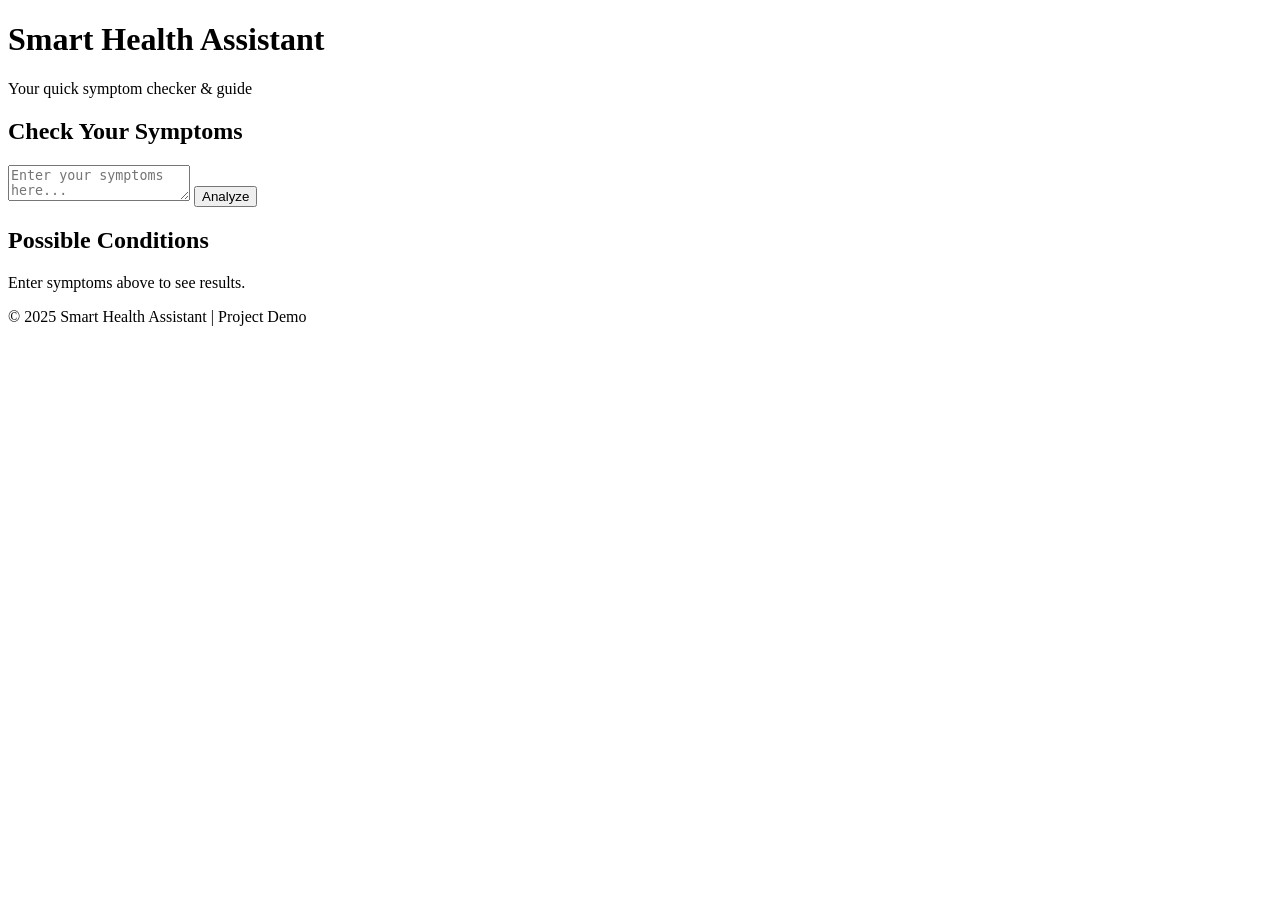
==== index.html @ be07dfd2 "index.html" ====
<!DOCTYPE html>
<html lang="en">
<head>
  <meta charset="UTF-8">
  <meta name="viewport" content="width=device-width, initial-scale=1.0">
  <title>Smart Health Assistant</title>
  <link rel="stylesheet" href="style.css">
</head>
<body>
  <header>
    <h1>Smart Health Assistant</h1>
    <p>Your quick symptom checker & guide</p>
  </header>

  <main>
    <!-- Symptom Input Form -->
    <section class="form-section">
      <h2>Check Your Symptoms</h2>
      <form id="symptomForm">
        <textarea id="symptoms" placeholder="Enter your symptoms here..."></textarea>
        <button type="submit">Analyze</button>
      </form>
    </section>

    <!-- Results Section -->
    <section class="results-section" id="results">
      <h2>Possible Conditions</h2>
      <div id="output">
        <p>Enter symptoms above to see results.</p>
      </div>
    </section>
  </main>

  <footer>
    <p>© 2025 Smart Health Assistant | Project Demo</p>
  </footer>

  <script>
    // Simple frontend demo JS (replace later with backend calls)
    const form = document.getElementById("symptomForm");
    const output = document.getElementById("output");

    form.addEventListener("submit", function(e) {
      e.preventDefault();
      const symptoms = document.getElementById("symptoms").value;

      if(symptoms.trim() === ""){
        output.innerHTML = "<p class='error'>⚠️ Please enter some symptoms.</p>";
        return;
      }

      // Mock result (in real app, call backend API here)
      output.innerHTML = `
        <ul>
          <li><b>Flu</b> – Rest, drink fluids, take paracetamol.</li>
          <li><b>Common Cold</b> – Stay hydrated, vitamin C, rest.</li>
          <li><b>COVID-19</b> – Isolate, test, consult doctor if fever persists.</li>
        </ul>
      `;
    });
  </script>
</body>
</html>
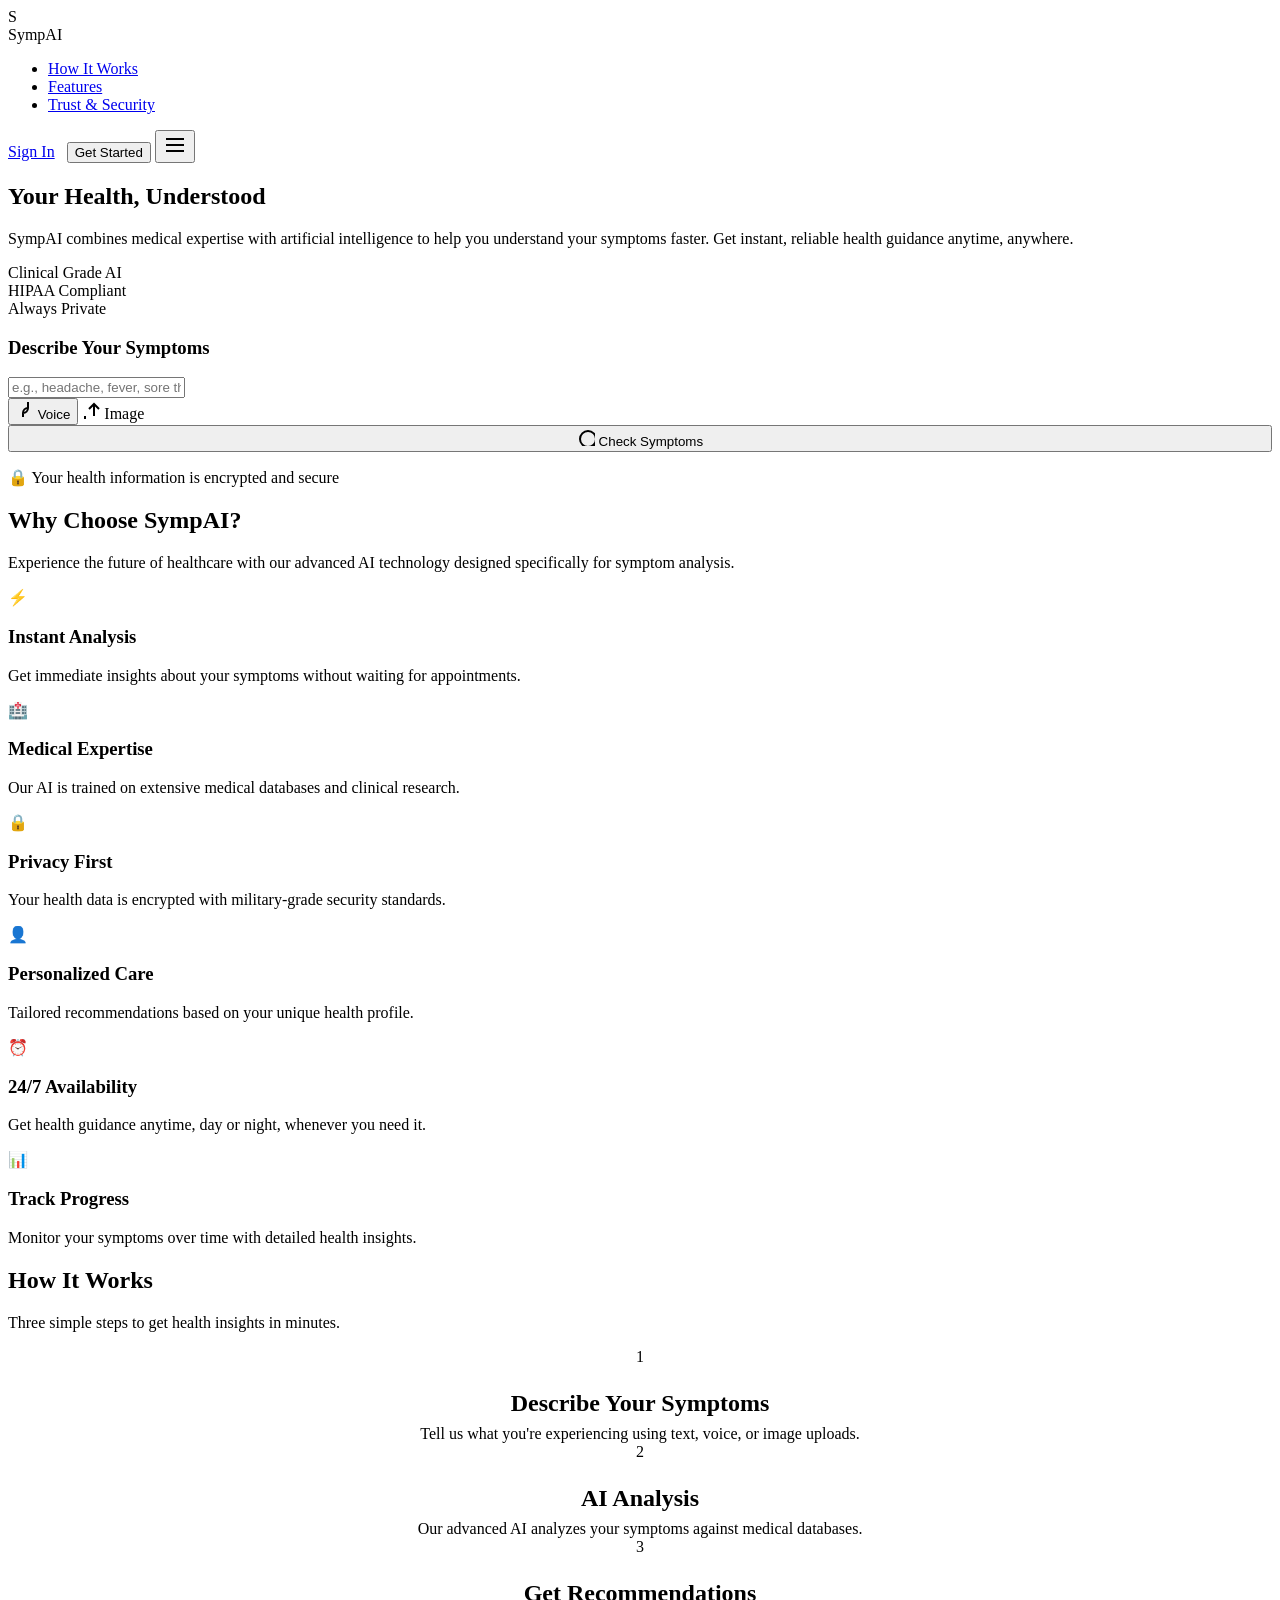
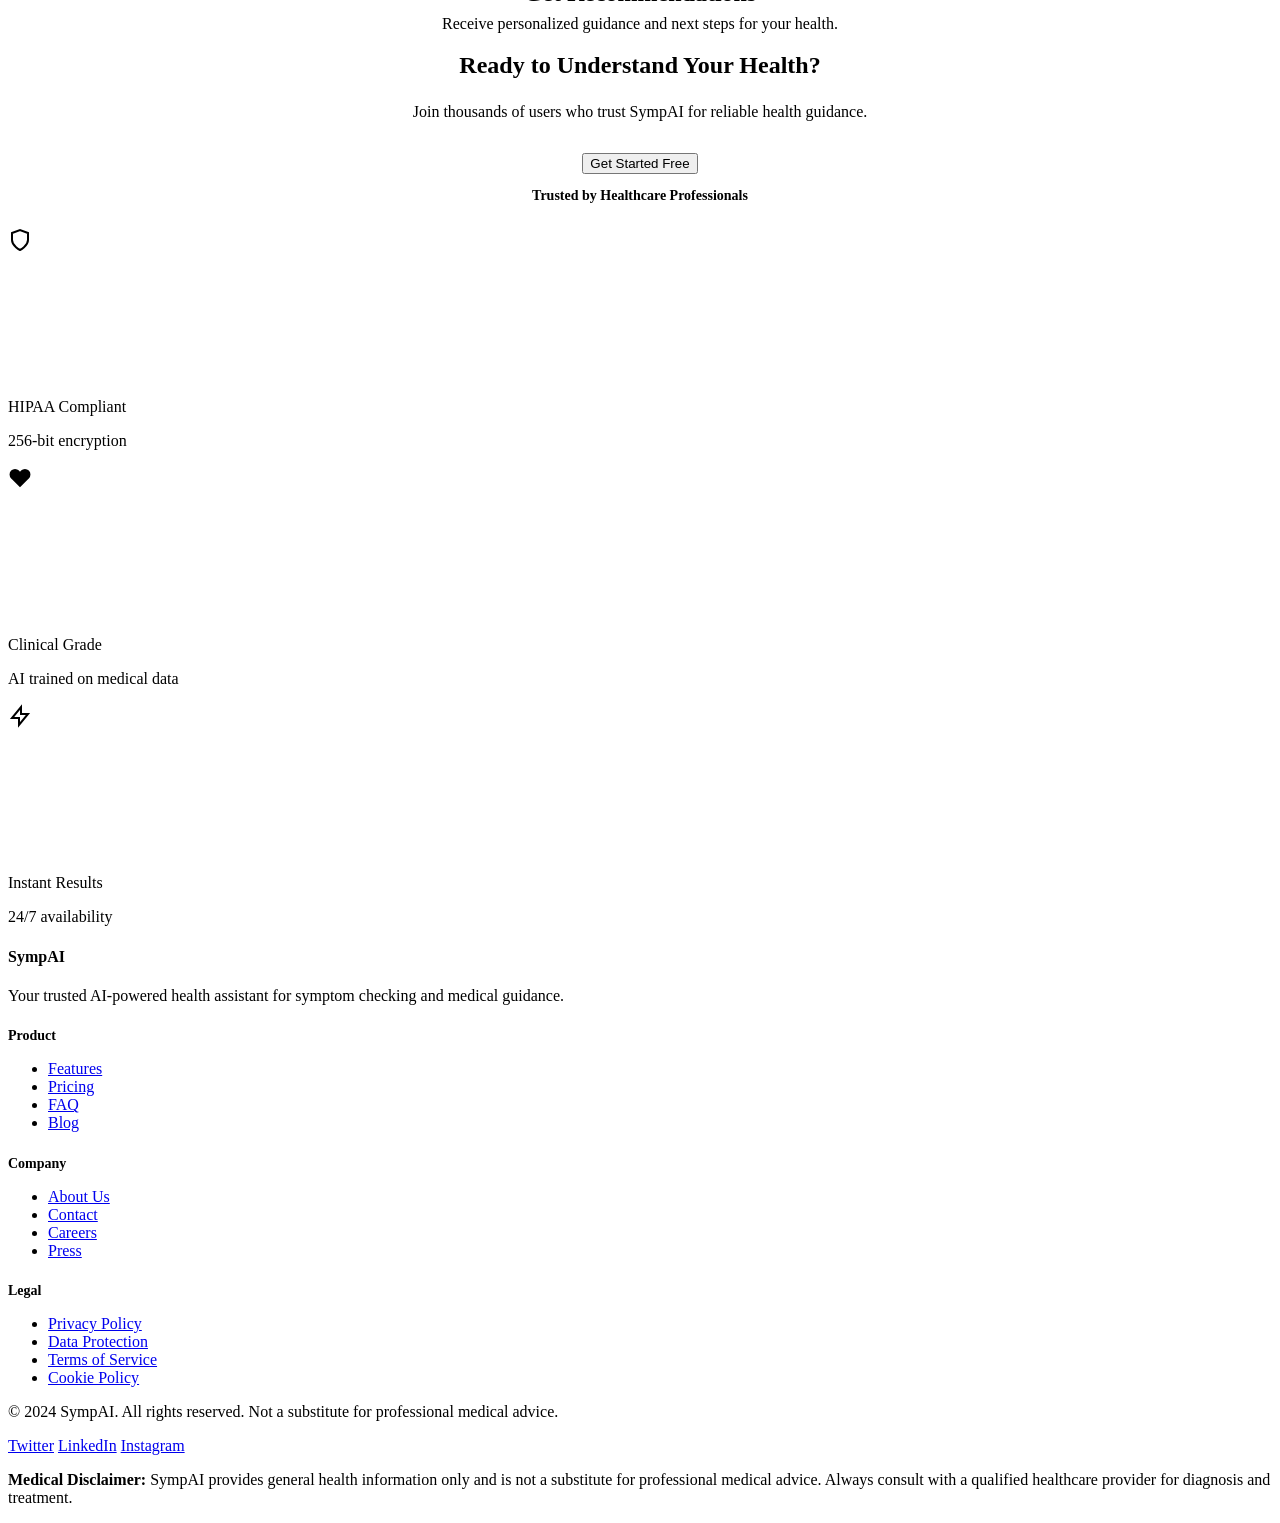
==== commit 7c8157ae: "Update index.html" ====
--- a/index.html
+++ b/index.html
@@ -1,63 +1,400 @@
 <!DOCTYPE html>
 <html lang="en">
-<head>
-  <meta charset="UTF-8">
-  <meta name="viewport" content="width=device-width, initial-scale=1.0">
-  <title>Smart Health Assistant</title>
-  <link rel="stylesheet" href="style.css">
-</head>
-<body>
-  <header>
-    <h1>Smart Health Assistant</h1>
-    <p>Your quick symptom checker & guide</p>
-  </header>
-
-  <main>
-    <!-- Symptom Input Form -->
-    <section class="form-section">
-      <h2>Check Your Symptoms</h2>
-      <form id="symptomForm">
-        <textarea id="symptoms" placeholder="Enter your symptoms here..."></textarea>
-        <button type="submit">Analyze</button>
-      </form>
+  <head>
+    <meta charset="UTF-8" />
+    <meta name="viewport" content="width=device-width, initial-scale=1.0" />
+    <meta
+      name="description"
+      content="SympAI - AI-powered symptom checker and health assistant. Get instant health guidance anytime, anywhere."
+    />
+    <title>SympAI - Your Health, Understood</title>
+    <link rel="stylesheet" href="styles.css" />
+  </head>
+  <body>
+    <!-- Header / Navigation -->
+    <header>
+      <nav>
+        <div class="logo">
+          <div class="logo-icon">S</div>
+          <span class="logo-text hidden-mobile">SympAI</span>
+        </div>
+
+        <ul class="nav-links" id="navLinks">
+          <li><a href="#how-it-works">How It Works</a></li>
+          <li><a href="features.html">Features</a></li>
+          <li><a href="trust-security.html">Trust & Security</a></li>
+        </ul>
+
+        <div class="auth-section">
+  <a href="auth.html" class="btn btn-secondary btn-sm" style="margin-right: 0.5rem;">Sign In</a>
+  <button class="btn btn-primary btn-sm" id="getStartedBtn" onclick="window.location.href='auth.html'">Get Started</button>
+  <button class="menu-toggle" id="menuToggle" aria-label="Toggle menu">
+
+            <svg width="24" height="24" fill="none" stroke="currentColor" stroke-width="2">
+              <path d="M3 6h18M3 12h18M3 18h18" />
+            </svg>
+          </button>
+        </div>
+      </nav>
+    </header>
+
+    <!-- Hero Section -->
+    <section class="hero">
+      <div class="container">
+        <div class="hero-content">
+          <div class="hero-grid">
+            <!-- Left Column -->
+            <div class="animate-fadeInUp">
+              <h1 class="hero-title">
+                Your Health,
+                <span class="highlight">Understood</span>
+              </h1>
+              <p class="hero-description">
+                SympAI combines medical expertise with artificial intelligence
+                to help you understand your symptoms faster. Get instant,
+                reliable health guidance anytime, anywhere.
+              </p>
+
+              <!-- Trust Badges -->
+              <div class="trust-badges">
+                <div class="trust-badge">
+                  <span class="trust-badge-text">Clinical Grade AI</span>
+                </div>
+                <div class="trust-badge">
+                  <span class="trust-badge-text">HIPAA Compliant</span>
+                </div>
+                <div class="trust-badge">
+                  <span class="trust-badge-text">Always Private</span>
+                </div>
+              </div>
+            </div>
+
+            <!-- Right Column - Symptom Input -->
+            <div class="animate-fadeInUp" style="animation-delay: 0.1s;">
+              <div class="glass-card symptom-input">
+                <h3>Describe Your Symptoms</h3>
+                <form class="symptom-form" id="symptomForm">
+                  <div class="symptom-input-wrapper">
+                    <input
+                      type="text"
+                      id="symptomInput"
+                      placeholder="e.g., headache, fever, sore throat..."
+                      aria-label="Symptom input"
+                    />
+                    <button
+                      type="button"
+                      class="symptom-input-clear"
+                      id="clearBtn"
+                      style="display: none;"
+                      aria-label="Clear input"
+                    >
+                      <svg width="18" height="18" fill="none" stroke="currentColor" stroke-width="2">
+                        <circle cx="9" cy="9" r="8" />
+                        <path d="M6 6l6 6M12 6l-6 6" />
+                      </svg>
+                    </button>
+                  </div>
+
+                  <div class="symptom-methods">
+                    <button type="button" class="symptom-method" id="voiceBtn">
+                      <svg width="18" height="18" fill="none" stroke="currentColor" stroke-width="2">
+                        <path d="M12 1v6m0 0a5 5 0 0 1-5 5m5-5a5 5 0 0 0-5 5v4" />
+                      </svg>
+                      Voice
+                    </button>
+                    <label class="symptom-method">
+                      <svg width="18" height="18" fill="none" stroke="currentColor" stroke-width="2">
+                        <path d="M21 15v4a2 2 0 0 1-2 2H5a2 2 0 0 1-2-2v-4" />
+                        <polyline points="17 8 12 3 7 8" />
+                        <line x1="12" y1="3" x2="12" y2="15" />
+                      </svg>
+                      Image
+                      <input type="file" accept="image/*" style="display: none;" aria-label="Upload image" />
+                    </label>
+                  </div>
+
+                  <button
+                    type="submit"
+                    class="btn btn-primary"
+                    style="width: 100%; justify-content: center;"
+                    id="checkBtn"
+                  >
+                    <svg width="18" height="18" fill="none" stroke="currentColor" stroke-width="2">
+                      <circle cx="11" cy="11" r="8" />
+                      <path d="m21 21-4.35-4.35" />
+                    </svg>
+                    Check Symptoms
+                  </button>
+                </form>
+
+                <p class="symptom-info">
+                  🔒 Your health information is encrypted and secure
+                </p>
+              </div>
+            </div>
+          </div>
+        </div>
+      </div>
     </section>
 
-    <!-- Results Section -->
-    <section class="results-section" id="results">
-      <h2>Possible Conditions</h2>
-      <div id="output">
-        <p>Enter symptoms above to see results.</p>
+    <!-- Features Section -->
+    <section class="py-12 md:py-20" style="background-color: hsla(var(--primary), 0.05); border-top: 1px solid hsl(var(--border)); border-bottom: 1px solid hsl(var(--border));">
+      <div class="container">
+        <div class="section-header">
+          <h2 class="section-title">Why Choose SympAI?</h2>
+          <p class="section-subtitle">
+            Experience the future of healthcare with our advanced AI technology
+            designed specifically for symptom analysis.
+          </p>
+        </div>
+
+        <div class="feature-grid">
+          <div class="feature-card">
+            <span class="feature-icon">⚡</span>
+            <h3>Instant Analysis</h3>
+            <p>Get immediate insights about your symptoms without waiting for appointments.</p>
+          </div>
+
+          <div class="feature-card">
+            <span class="feature-icon">🏥</span>
+            <h3>Medical Expertise</h3>
+            <p>Our AI is trained on extensive medical databases and clinical research.</p>
+          </div>
+
+          <div class="feature-card">
+            <span class="feature-icon">🔒</span>
+            <h3>Privacy First</h3>
+            <p>Your health data is encrypted with military-grade security standards.</p>
+          </div>
+
+          <div class="feature-card">
+            <span class="feature-icon">👤</span>
+            <h3>Personalized Care</h3>
+            <p>Tailored recommendations based on your unique health profile.</p>
+          </div>
+
+          <div class="feature-card">
+            <span class="feature-icon">⏰</span>
+            <h3>24/7 Availability</h3>
+            <p>Get health guidance anytime, day or night, whenever you need it.</p>
+          </div>
+
+          <div class="feature-card">
+            <span class="feature-icon">📊</span>
+            <h3>Track Progress</h3>
+            <p>Monitor your symptoms over time with detailed health insights.</p>
+          </div>
+        </div>
       </div>
     </section>
-  </main>
-
-  <footer>
-    <p>© 2025 Smart Health Assistant | Project Demo</p>
-  </footer>
-
-  <script>
-    // Simple frontend demo JS (replace later with backend calls)
-    const form = document.getElementById("symptomForm");
-    const output = document.getElementById("output");
-
-    form.addEventListener("submit", function(e) {
-      e.preventDefault();
-      const symptoms = document.getElementById("symptoms").value;
-
-      if(symptoms.trim() === ""){
-        output.innerHTML = "<p class='error'>⚠️ Please enter some symptoms.</p>";
-        return;
-      }
-
-      // Mock result (in real app, call backend API here)
-      output.innerHTML = `
-        <ul>
-          <li><b>Flu</b> – Rest, drink fluids, take paracetamol.</li>
-          <li><b>Common Cold</b> – Stay hydrated, vitamin C, rest.</li>
-          <li><b>COVID-19</b> – Isolate, test, consult doctor if fever persists.</li>
-        </ul>
-      `;
-    });
-  </script>
-</body>
+
+    <!-- How It Works Section -->
+    <section class="py-12 md:py-20" id="how-it-works">
+      <div class="container">
+        <div class="section-header">
+          <h2 class="section-title">How It Works</h2>
+          <p class="section-subtitle">
+            Three simple steps to get health insights in minutes.
+          </p>
+        </div>
+
+        <div class="feature-grid" style="grid-template-columns: 1fr; gap: 3rem;">
+          <div style="text-align: center;">
+            <div class="step-counter">
+              <span class="step-number">1</span>
+            </div>
+            <h3 class="section-title" style="font-size: 1.5rem; margin-bottom: 0.5rem;">Describe Your Symptoms</h3>
+            <p class="section-subtitle" style="max-width: 100%; margin: 0;">
+              Tell us what you're experiencing using text, voice, or image uploads.
+            </p>
+          </div>
+
+          <div style="text-align: center;">
+            <div class="step-counter">
+              <span class="step-number">2</span>
+            </div>
+            <h3 class="section-title" style="font-size: 1.5rem; margin-bottom: 0.5rem;">AI Analysis</h3>
+            <p class="section-subtitle" style="max-width: 100%; margin: 0;">
+              Our advanced AI analyzes your symptoms against medical databases.
+            </p>
+          </div>
+
+          <div style="text-align: center;">
+            <div class="step-counter">
+              <span class="step-number">3</span>
+            </div>
+            <h3 class="section-title" style="font-size: 1.5rem; margin-bottom: 0.5rem;">Get Recommendations</h3>
+            <p class="section-subtitle" style="max-width: 100%; margin: 0;">
+              Receive personalized guidance and next steps for your health.
+            </p>
+          </div>
+        </div>
+      </div>
+    </section>
+
+    <!-- CTA Section -->
+    <section class="py-12 md:py-20" style="background: linear-gradient(to right, hsla(var(--primary), 0.05), hsla(var(--gold), 0.05));">
+      <div class="container" style="text-align: center;">
+        <h2 class="section-title" style="margin-bottom: 1.5rem;">
+          Ready to Understand Your Health?
+        </h2>
+        <p class="section-subtitle" style="margin-bottom: 2rem;">
+          Join thousands of users who trust SympAI for reliable health guidance.
+        </p>
+        <button class="btn btn-primary btn-lg">Get Started Free</button>
+      </div>
+    </section>
+
+    <!-- Footer -->
+    <footer>
+      <div class="footer-trust-bar">
+        <div class="container">
+          <h3 style="text-align: center; font-size: 0.875rem; font-weight: 600; margin-bottom: 1.5rem;">
+            Trusted by Healthcare Professionals
+          </h3>
+          <div class="footer-trust-grid">
+            <div class="trust-item">
+              <svg class="trust-item-icon" fill="none" stroke="currentColor" stroke-width="2">
+                <path d="M12 22s8-4 8-10V5l-8-3-8 3v7c0 6 8 10 8 10z" />
+              </svg>
+              <div>
+                <p class="trust-item-title">HIPAA Compliant</p>
+                <p class="trust-item-text">256-bit encryption</p>
+              </div>
+            </div>
+            <div class="trust-item">
+              <svg class="trust-item-icon" fill="currentColor">
+                <path d="M20.84 4.61a5.5 5.5 0 0 0-7.78 0L12 5.67l-1.06-1.06a5.5 5.5 0 0 0-7.78 7.78l1.06 1.06L12 21.23l7.78-7.78 1.06-1.06a5.5 5.5 0 0 0 0-7.78z" />
+              </svg>
+              <div>
+                <p class="trust-item-title">Clinical Grade</p>
+                <p class="trust-item-text">AI trained on medical data</p>
+              </div>
+            </div>
+            <div class="trust-item">
+              <svg class="trust-item-icon" fill="none" stroke="currentColor" stroke-width="2">
+                <path d="M13 10V3L4 14h7v7l9-11h-7z" />
+              </svg>
+              <div>
+                <p class="trust-item-title">Instant Results</p>
+                <p class="trust-item-text">24/7 availability</p>
+              </div>
+            </div>
+          </div>
+        </div>
+      </div>
+
+      <div class="footer-main">
+        <div class="container">
+          <div class="footer-grid">
+            <div class="footer-section">
+              <h4>SympAI</h4>
+              <p>Your trusted AI-powered health assistant for symptom checking and medical guidance.</p>
+            </div>
+
+            <div class="footer-section">
+              <h5 style="font-size: 0.875rem; font-weight: 600; margin-bottom: 1rem;">Product</h5>
+              <ul class="footer-links">
+                <li><a href="features.html">Features</a></li>
+                <li><a href="#">Pricing</a></li>
+                <li><a href="#">FAQ</a></li>
+                <li><a href="#">Blog</a></li>
+              </ul>
+            </div>
+
+            <div class="footer-section">
+              <h5 style="font-size: 0.875rem; font-weight: 600; margin-bottom: 1rem;">Company</h5>
+              <ul class="footer-links">
+                <li><a href="#">About Us</a></li>
+                <li><a href="#">Contact</a></li>
+                <li><a href="#">Careers</a></li>
+                <li><a href="#">Press</a></li>
+              </ul>
+            </div>
+
+            <div class="footer-section">
+              <h5 style="font-size: 0.875rem; font-weight: 600; margin-bottom: 1rem;">Legal</h5>
+              <ul class="footer-links">
+                <li><a href="#">Privacy Policy</a></li>
+                <li><a href="trust-security.html">Data Protection</a></li>
+                <li><a href="#">Terms of Service</a></li>
+                <li><a href="#">Cookie Policy</a></li>
+              </ul>
+            </div>
+          </div>
+
+          <div class="footer-bottom">
+            <p class="footer-copy">
+              © 2024 SympAI. All rights reserved. Not a substitute for professional medical advice.
+            </p>
+            <div class="footer-social">
+              <a href="#">Twitter</a>
+              <a href="#">LinkedIn</a>
+              <a href="#">Instagram</a>
+            </div>
+          </div>
+        </div>
+      </div>
+
+      <div class="footer-disclaimer">
+        <p>
+          <strong>Medical Disclaimer:</strong> SympAI provides general health information only and is not a substitute for professional medical advice. Always consult with a qualified healthcare provider for diagnosis and treatment.
+        </p>
+      </div>
+    </footer>
+
+    <script>
+      // Mobile menu toggle
+      const menuToggle = document.getElementById("menuToggle");
+      const navLinks = document.getElementById("navLinks");
+
+      menuToggle.addEventListener("click", () => {
+        navLinks.classList.toggle("active");
+      });
+
+      // Symptom input functionality
+      const symptomInput = document.getElementById("symptomInput");
+      const clearBtn = document.getElementById("clearBtn");
+      const voiceBtn = document.getElementById("voiceBtn");
+      const symptomForm = document.getElementById("symptomForm");
+
+      symptomInput.addEventListener("input", () => {
+        clearBtn.style.display = symptomInput.value ? "block" : "none";
+      });
+
+      clearBtn.addEventListener("click", () => {
+        symptomInput.value = "";
+        clearBtn.style.display = "none";
+        symptomInput.focus();
+      });
+
+      voiceBtn.addEventListener("click", (e) => {
+        e.preventDefault();
+        voiceBtn.classList.toggle("active");
+        if (voiceBtn.classList.contains("active")) {
+          voiceBtn.textContent = "🎤 Listening...";
+          // Simulate voice input
+          setTimeout(() => {
+            symptomInput.value = "headache, fever, fatigue";
+            clearBtn.style.display = "block";
+            voiceBtn.classList.remove("active");
+            voiceBtn.innerHTML = '<svg width="18" height="18" fill="none" stroke="currentColor" stroke-width="2"><path d="M12 1v6m0 0a5 5 0 0 1-5 5m5-5a5 5 0 0 0-5 5v4" /></svg>Voice';
+          }, 2000);
+        }
+      });
+
+      symptomForm.addEventListener("submit", (e) => {
+        e.preventDefault();
+        if (symptomInput.value.trim()) {
+          alert("Checking symptoms: " + symptomInput.value);
+        }
+      });
+
+      // Get Started button
+      document.getElementById("getStartedBtn").addEventListener("click", () => {
+        symptomInput.focus();
+        symptomInput.scrollIntoView({ behavior: "smooth" });
+      });
+    </script>
+  </body>
 </html>
